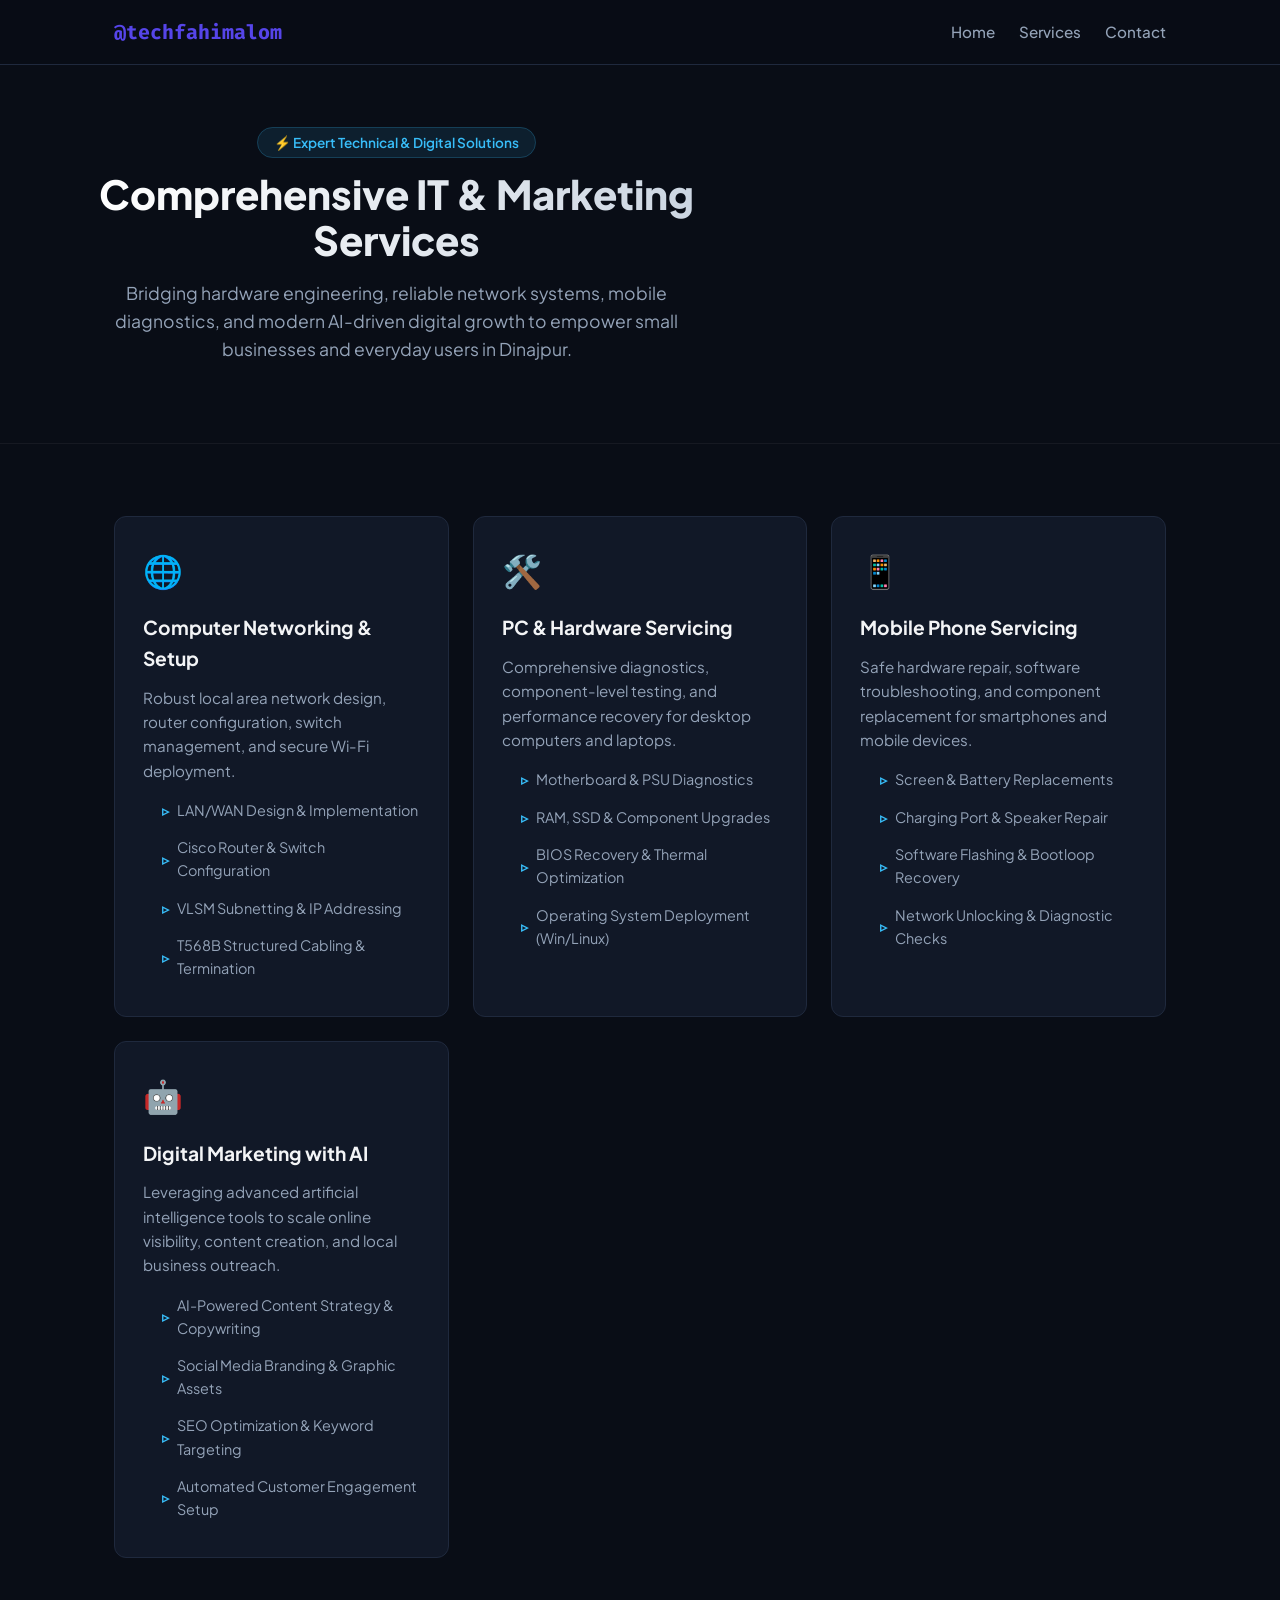
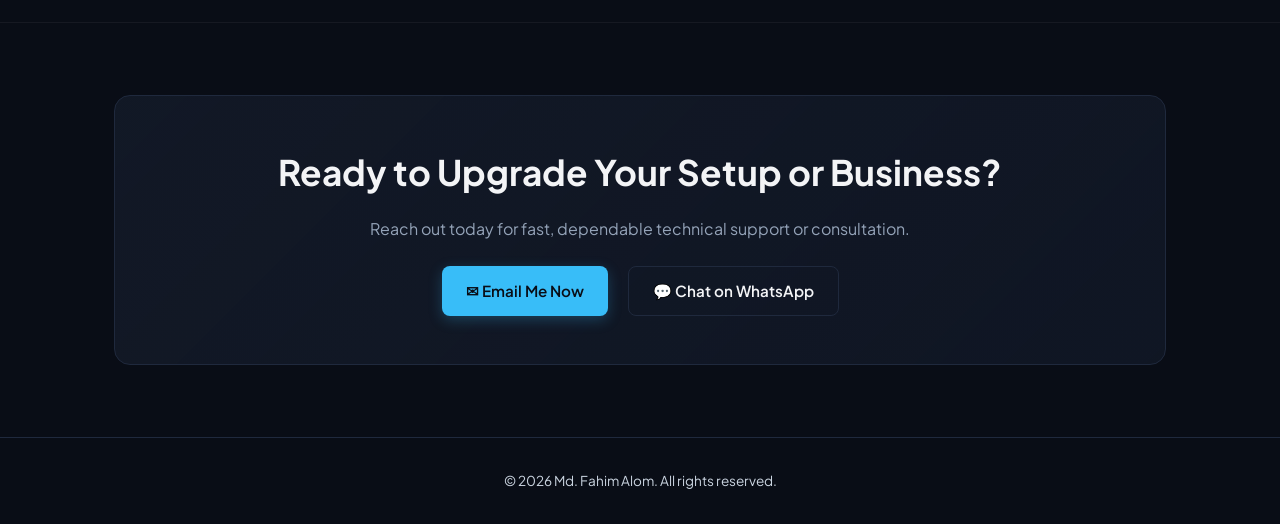
==== services.html @ b8d8a164 "Create services.html" ====
<!DOCTYPE html>
<html lang="en">
<head>
  <meta charset="UTF-8" />
  <meta name="viewport" content="width=device-width, initial-scale=1.0" />
  
  <!-- SEO Meta Tags -->
  <title>Professional IT & Digital Services | Md. Fahim Alom</title>
  <meta name="description" content="Expert Computer Networking, PC Hardware Repair, Mobile Servicing, and AI-Powered Digital Marketing by Md. Fahim Alom in Dinajpur, Bangladesh." />
  <meta name="robots" content="index, follow" />

  <!-- Canonical & Favicon -->
  <link rel="canonical" href="https://techfahimalom.github.io/services.html" />
  <link rel="icon" type="image/webp" href="https://techfahimalom.github.io/fahim.webp" />

  <!-- Fonts -->
  <link rel="preconnect" href="https://fonts.googleapis.com">
  <link rel="preconnect" href="https://fonts.gstatic.com" crossorigin>
  <link rel="preload" href="https://fonts.googleapis.com/css2?family=Fira+Code:wght@400;600&family=Plus+Jakarta+Sans:wght@300;400;600;700;800&display=swap" as="style" onload="this.onload=null;this.rel='stylesheet'">
  <noscript>
    <link href="https://fonts.googleapis.com/css2?family=Fira+Code:wght@400;600&family=Plus+Jakarta+Sans:wght@300;400;600;700;800&display=swap" rel="stylesheet">
  </noscript>

  <!-- Stylesheet -->
  <link rel="stylesheet" href="style.css">
</head>
<body>

  <!-- Navigation -->
  <nav>
    <div class="container nav-inner">
      <a href="https://techfahimalom.github.io/" class="logo">@techfahimalom</a>
      <ul class="nav-links">
        <li><a href="https://techfahimalom.github.io/">Home</a></li>
        <li><a href="https://techfahimalom.github.io/services.html">Services</a></li>
        <li><a href="https://techfahimalom.github.io/#contact">Contact</a></li>
      </ul>
    </div>
  </nav>

  <main>
    <!-- Service Banner Section -->
    <header class="container hero" style="padding-top: 4rem; padding-bottom: 3rem; text-align: center;">
      <div style="max-width: 850px; margin: 0 auto;">
        <span style="background: rgba(56, 189, 248, 0.1); color: var(--accent); padding: 0.4rem 1rem; border-radius: 50px; font-size: 0.85rem; font-weight: 600; border: 1px solid rgba(56, 189, 248, 0.2);">
          ⚡ Expert Technical & Digital Solutions
        </span>
        <h1 style="font-size: 2.5rem; margin-top: 1rem; margin-bottom: 1rem;">Comprehensive IT & Marketing Services</h1>
        <p style="color: var(--text-muted); font-size: 1.1rem; line-height: 1.6;">
          Bridging hardware engineering, reliable network systems, mobile diagnostics, and modern AI-driven digital growth to empower small businesses and everyday users in Dinajpur.
        </p>
      </div>
    </header>

    <!-- Services Grid Section -->
    <section id="services-list" style="padding-bottom: 4rem;">
      <div class="container">
        <div class="skills-grid">
          
          <!-- Service 1: Computer Networking -->
          <div class="skill-card">
            <div class="skill-icon">🌐</div>
            <h3>Computer Networking & Setup</h3>
            <p style="color: var(--text-muted); font-size: 0.95rem; margin-bottom: 1rem;">
              Robust local area network design, router configuration, switch management, and secure Wi-Fi deployment.
            </p>
            <ul style="list-style: disc; padding-left: 1.2rem; color: var(--text-muted); font-size: 0.9rem; display: flex; flex-direction: column; gap: 0.4rem;">
              <li>LAN/WAN Design & Implementation</li>
              <li>Cisco Router & Switch Configuration</li>
              <li>VLSM Subnetting & IP Addressing</li>
              <li>T568B Structured Cabling & Termination</li>
            </ul>
          </div>

          <!-- Service 2: Hardware Servicing -->
          <div class="skill-card">
            <div class="skill-icon">🛠️</div>
            <h3>PC & Hardware Servicing</h3>
            <p style="color: var(--text-muted); font-size: 0.95rem; margin-bottom: 1rem;">
              Comprehensive diagnostics, component-level testing, and performance recovery for desktop computers and laptops.
            </p>
            <ul style="list-style: disc; padding-left: 1.2rem; color: var(--text-muted); font-size: 0.9rem; display: flex; flex-direction: column; gap: 0.4rem;">
              <li>Motherboard & PSU Diagnostics</li>
              <li>RAM, SSD & Component Upgrades</li>
              <li>BIOS Recovery & Thermal Optimization</li>
              <li>Operating System Deployment (Win/Linux)</li>
            </ul>
          </div>

          <!-- Service 3: Mobile Phone Servicing -->
          <div class="skill-card">
            <div class="skill-icon">📱</div>
            <h3>Mobile Phone Servicing</h3>
            <p style="color: var(--text-muted); font-size: 0.95rem; margin-bottom: 1rem;">
              Safe hardware repair, software troubleshooting, and component replacement for smartphones and mobile devices.
            </p>
            <ul style="list-style: disc; padding-left: 1.2rem; color: var(--text-muted); font-size: 0.9rem; display: flex; flex-direction: column; gap: 0.4rem;">
              <li>Screen & Battery Replacements</li>
              <li>Charging Port & Speaker Repair</li>
              <li>Software Flashing & Bootloop Recovery</li>
              <li>Network Unlocking & Diagnostic Checks</li>
            </ul>
          </div>

          <!-- Service 4: Digital Marketing with AI -->
          <div class="skill-card">
            <div class="skill-icon">🤖</div>
            <h3>Digital Marketing with AI</h3>
            <p style="color: var(--text-muted); font-size: 0.95rem; margin-bottom: 1rem;">
              Leveraging advanced artificial intelligence tools to scale online visibility, content creation, and local business outreach.
            </p>
            <ul style="list-style: disc; padding-left: 1.2rem; color: var(--text-muted); font-size: 0.9rem; display: flex; flex-direction: column; gap: 0.4rem;">
              <li>AI-Powered Content Strategy & Copywriting</li>
              <li>Social Media Branding & Graphic Assets</li>
              <li>SEO Optimization & Keyword Targeting</li>
              <li>Automated Customer Engagement Setup</li>
            </ul>
          </div>

        </div>
      </div>
    </section>

    <!-- Call to Action Section -->
    <section id="contact">
      <div class="container">
        <div class="contact-box" style="text-align: center;">
          <h2>Ready to Upgrade Your Setup or Business?</h2>
          <p style="margin-bottom: 1.5rem; color: var(--text-muted);">
            Reach out today for fast, dependable technical support or consultation.
          </p>
          <div class="contact-links" style="justify-content: center;">
            <a href="mailto:techfahimalom@gmail.com" class="btn btn-primary">✉ Email Me Now</a>
            <a href="https://wa.me/8801869399748" target="_blank" rel="noopener noreferrer" class="btn btn-secondary">💬 Chat on WhatsApp</a>
          </div>
        </div>
      </div>
    </section>
  </main>

  <!-- Footer -->
  <footer>
    <div class="container" style="display: flex; flex-direction: column; gap: 1rem; align-items: center;">
      <p style="font-size: 0.85rem; color: #cbd5e1;">
        &copy; 2026 Md. Fahim Alom. All rights reserved.
      </p>
    </div>
  </footer>

</body>
</html>
---- style.css ----
:root {
  --bg: #090d16;
  --card-bg: #111827;
  --card-border: #1f293d;
  --accent: #38bdf8;
  --accent-glow: rgba(56, 189, 248, 0.25);
  --accent-2: #818cf8;
  --text: #f3f4f6;
  --text-muted: #94a3b8;
  --success: #34d399;
}

* {
  box-sizing: border-box;
  margin: 0;
  padding: 0;
}

body {
  background-color: var(--bg);
  color: var(--text);
  font-family: 'Plus Jakarta Sans', sans-serif;
  line-height: 1.6;
  overflow-x: hidden;
}

a {
  color: var(--accent);
  text-decoration: none;
  transition: all 0.2s ease;
}

a:hover {
  color: #7dd3fc;
}

/* Container */
.container {
  max-width: 1100px;
  margin: 0 auto;
  padding: 0 1.5rem;
}

/* Navbar */
nav {
  position: sticky;
  top: 0;
  z-index: 100;
  background: rgba(9, 13, 22, 0.85);
  backdrop-filter: blur(12px);
  border-bottom: 1px solid var(--card-border);
  padding: 1rem 0;
}

.nav-inner {
  display: flex;
  justify-content: space-between;
  align-items: center;
}

.logo {
  font-weight: 800;
  font-size: 1.25rem;
  color: #5645e9;
  font-family: 'Fira Code', monospace;
}

.logo span {
  color: var(--accent);
}

.nav-links {
  display: flex;
  gap: 1.5rem;
  list-style: none;
}

.nav-links a {
  color: var(--text-muted);
  font-size: 0.95rem;
  font-weight: 500;
}

.nav-links a:hover {
  color: var(--accent);
}

/* Hero Section */
.hero {
  padding: 6rem 0 4rem;
  display: grid;
  grid-template-columns: 1.4fr 1fr;
  gap: 3rem;
  align-items: center;
}

.badge {
  display: inline-block;
  background: rgba(56, 189, 248, 0.1);
  border: 1px solid rgba(56, 189, 248, 0.3);
  color: var(--accent);
  padding: 0.35rem 0.85rem;
  border-radius: 999px;
  font-size: 0.85rem;
  font-weight: 600;
  margin-bottom: 1rem;
  font-family: 'Fira Code', monospace;
}

.hero h1 {
  font-size: 3rem;
  font-weight: 800;
  line-height: 1.15;
  margin-bottom: 0.5rem;
  background: linear-gradient(90deg, #fff, #cbd5e1);
  -webkit-background-clip: text;
  -webkit-text-fill-color: transparent;
}

.hero h2 {
  font-size: 1.25rem;
  font-weight: 600;
  color: var(--accent);
  margin-bottom: 1.25rem;
}

.hero p {
  color: var(--text-muted);
  font-size: 1.05rem;
  margin-bottom: 2rem;
}

.hero-cta {
  display: flex;
  flex-wrap: wrap;
  gap: 1rem;
}

.btn {
  display: inline-flex;
  align-items: center;
  gap: 0.5rem;
  padding: 0.75rem 1.5rem;
  border-radius: 8px;
  font-weight: 600;
  font-size: 0.95rem;
  cursor: pointer;
  transition: all 0.25s ease;
}

.btn-primary {
  background: var(--accent);
  color: #090d16;
  box-shadow: 0 4px 14px var(--accent-glow);
}

.btn-primary:hover {
  background: #7dd3fc;
  transform: translateY(-2px);
}

.btn-secondary {
  background: transparent;
  border: 1px solid var(--card-border);
  color: var(--text);
}

.btn-secondary:hover {
  border-color: var(--accent);
  background: rgba(255, 255, 255, 0.03);
}

/* Hero Card */
.hero-card {
  background: var(--card-bg);
  border: 1px solid var(--card-border);
  border-radius: 16px;
  padding: 2rem;
  box-shadow: 0 20px 40px rgba(0, 0, 0, 0.4);
  position: relative;
}

.hero-card::before {
  content: '';
  position: absolute;
  top: -1px;
  left: -1px;
  right: -1px;
  height: 3px;
  background: linear-gradient(90deg, var(--accent), var(--accent-2));
  border-top-left-radius: 16px;
  border-top-right-radius: 16px;
}

.avatar-wrapper {
  width: 150px;
  height: 150px;
  border-radius: 50%;
  margin: 0 auto 1.5rem;
  overflow: hidden;
  border: 3px solid var(--accent);
  box-shadow: 0 0 20px var(--accent-glow);
  background: #1e293b;
  display: flex;
  align-items: center;
  justify-content: center;
}

.avatar-wrapper img {
  width: 100%;
  height: 100%;
  object-fit: cover;
  display: block;
}

.quick-stats {
  display: grid;
  grid-template-columns: 1fr 1fr;
  gap: 1rem;
  text-align: center;
  margin-top: 1.5rem;
  padding-top: 1.5rem;
  border-top: 1px solid var(--card-border);
}

.stat-number {
  font-size: 1.5rem;
  font-weight: 700;
  color: var(--accent);
  font-family: 'Fira Code', monospace;
}

.stat-label {
  font-size: 0.8rem;
  color: var(--text-muted);
  text-transform: uppercase;
  letter-spacing: 0.5px;
}

/* Section Global */
section {
  padding: 4.5rem 0;
  border-top: 1px solid rgba(255, 255, 255, 0.05);
}

.section-header {
  margin-bottom: 3rem;
}

.section-title {
  font-size: 2rem;
  font-weight: 700;
  display: flex;
  align-items: center;
  gap: 0.75rem;
}

.section-title::after {
  content: '';
  flex: 1;
  height: 1px;
  background: var(--card-border);
  margin-left: 1rem;
}

/* Skills Grid */
.skills-grid {
  display: grid;
  grid-template-columns: repeat(auto-fit, minmax(280px, 1fr));
  gap: 1.5rem;
}

.skill-card {
  background: var(--card-bg);
  border: 1px solid var(--card-border);
  border-radius: 12px;
  padding: 1.75rem;
  transition: transform 0.2s ease, border-color 0.2s ease;
}

.skill-card:hover {
  transform: translateY(-4px);
  border-color: var(--accent);
}

.skill-icon {
  font-size: 2rem;
  margin-bottom: 1rem;
}

.skill-card h3 {
  font-size: 1.2rem;
  margin-bottom: 0.75rem;
}

.skill-card ul {
  list-style: none;
  color: var(--text-muted);
  font-size: 0.95rem;
}

.skill-card ul li {
  margin-bottom: 0.5rem;
  display: flex;
  align-items: center;
  gap: 0.5rem;
}

.skill-card ul li::before {
  content: '▹';
  color: var(--accent);
  font-weight: bold;
}

/* Timeline */
.timeline {
  position: relative;
  padding-left: 2rem;
  border-left: 2px solid var(--card-border);
}

.timeline-item {
  position: relative;
  margin-bottom: 2.5rem;
}

.timeline-item:last-child {
  margin-bottom: 0;
}

.timeline-dot {
  position: absolute;
  left: -2.6rem;
  top: 0.25rem;
  width: 16px;
  height: 16px;
  border-radius: 50%;
  background: var(--bg);
  border: 3px solid var(--accent);
}

.timeline-date {
  font-size: 0.85rem;
  color: var(--accent);
  font-family: 'Fira Code', monospace;
  font-weight: 600;
  margin-bottom: 0.25rem;
}

.timeline-title {
  font-size: 1.25rem;
  font-weight: 700;
  margin-bottom: 0.25rem;
}

.timeline-sub {
  color: var(--text-muted);
  font-size: 0.95rem;
  margin-bottom: 0.5rem;
}

.timeline-result {
  display: inline-block;
  background: rgba(52, 211, 153, 0.1);
  border: 1px solid rgba(52, 211, 153, 0.3);
  color: var(--success);
  font-size: 0.8rem;
  padding: 0.15rem 0.6rem;
  border-radius: 4px;
  font-family: 'Fira Code', monospace;
}

/* Certifications Grid */
.cert-grid {
  display: grid;
  grid-template-columns: repeat(auto-fit, minmax(260px, 1fr));
  gap: 1.25rem;
}

.cert-card {
  background: var(--card-bg);
  border: 1px solid var(--card-border);
  border-radius: 10px;
  padding: 1.25rem;
  display: flex;
  flex-direction: column;
  justify-content: space-between;
}

.cert-title {
  font-weight: 700;
  font-size: 1rem;
  margin-bottom: 0.25rem;
}

.cert-issuer {
  font-size: 0.85rem;
  color: var(--accent);
  margin-bottom: 0.5rem;
}

.cert-date {
  font-size: 0.8rem;
  color: var(--text-muted);
  font-family: 'Fira Code', monospace;
}

/* Contact Section */
.contact-box {
  background: linear-gradient(135deg, rgba(31, 41, 61, 0.4), rgba(17, 24, 39, 0.8));
  border: 1px solid var(--card-border);
  border-radius: 16px;
  padding: 3rem;
  text-align: center;
}

.contact-box h2 {
  font-size: 2.2rem;
  margin-bottom: 1rem;
}

.contact-box p {
  max-width: 600px;
  margin: 0 auto 2rem;
  color: var(--text-muted);
}

.contact-links {
  display: flex;
  flex-wrap: wrap;
  justify-content: center;
  gap: 1.25rem;
}

/* Footer */
footer {
  border-top: 1px solid var(--card-border);
  padding: 2rem 0;
  text-align: center;
  color: var(--text-muted);
  font-size: 0.9rem;
}

/* Responsive */
/* ===================================================
   Mobile & Responsive Adjustments
   =================================================== */

/* Tablet & Mobile Screens (Under 860px) */
@media (max-width: 860px) {
  /* Layout adjustments */
  .container {
    padding: 0 1.25rem;
  }

  /* Nav Links - Scrollable on small screens */
  .nav-inner {
    flex-wrap: wrap;
    gap: 0.75rem;
  }

  .nav-links {
    display: flex;
    overflow-x: auto;
    white-space: nowrap;
    width: 100%;
    padding-bottom: 0.25rem;
    gap: 1rem;
    -webkit-overflow-scrolling: touch;
    scrollbar-width: none; /* Hide scrollbar Firefox */
  }
  .nav-links::-webkit-scrollbar {
    display: none; /* Hide scrollbar Chrome/Safari */
  }
  .nav-links a {
    font-size: 0.85rem;
  }

  /* Hero Section */
  .hero {
    grid-template-columns: 1fr;
    padding: 3rem 0 2rem;
    gap: 2.5rem;
    text-align: center;
  }

  .hero h1 {
    font-size: 2.2rem;
  }

  .hero h2 {
    font-size: 1.1rem;
  }

  .hero-cta {
    justify-content: center;
  }

  .btn {
    width: 100%;
    justify-content: center;
  }

  /* Hero Card */
  .hero-card {
    padding: 1.5rem;
  }

  .avatar-wrapper {
    width: 110px;
    height: 110px;
  }

  /* Section Spacing & Headers */
  section {
    padding: 3rem 0;
  }

  .section-title {
    font-size: 1.6rem;
  }

  /* Grids */
  .skills-grid,
  .cert-grid {
    grid-template-columns: 1fr;
  }

  /* Timeline */
  .timeline {
    padding-left: 1.5rem;
  }

  .timeline-dot {
    left: -2.1rem;
    width: 14px;
    height: 14px;
  }

  .timeline-title {
    font-size: 1.1rem;
  }

  /* Contact Box */
  .contact-box {
    padding: 2rem 1.25rem;
  }

  .contact-box h2 {
    font-size: 1.7rem;
  }

  .contact-links {
    flex-direction: column;
  }

  .contact-links .btn {
    width: 100%;
  }
}

/* Extra Small Mobile (Under 480px) */
@media (max-width: 480px) {
  .hero h1 {
    font-size: 1.85rem;
  }

  .stat-number {
    font-size: 1.25rem;
  }

  .stat-label {
    font-size: 0.72rem;
  }
}
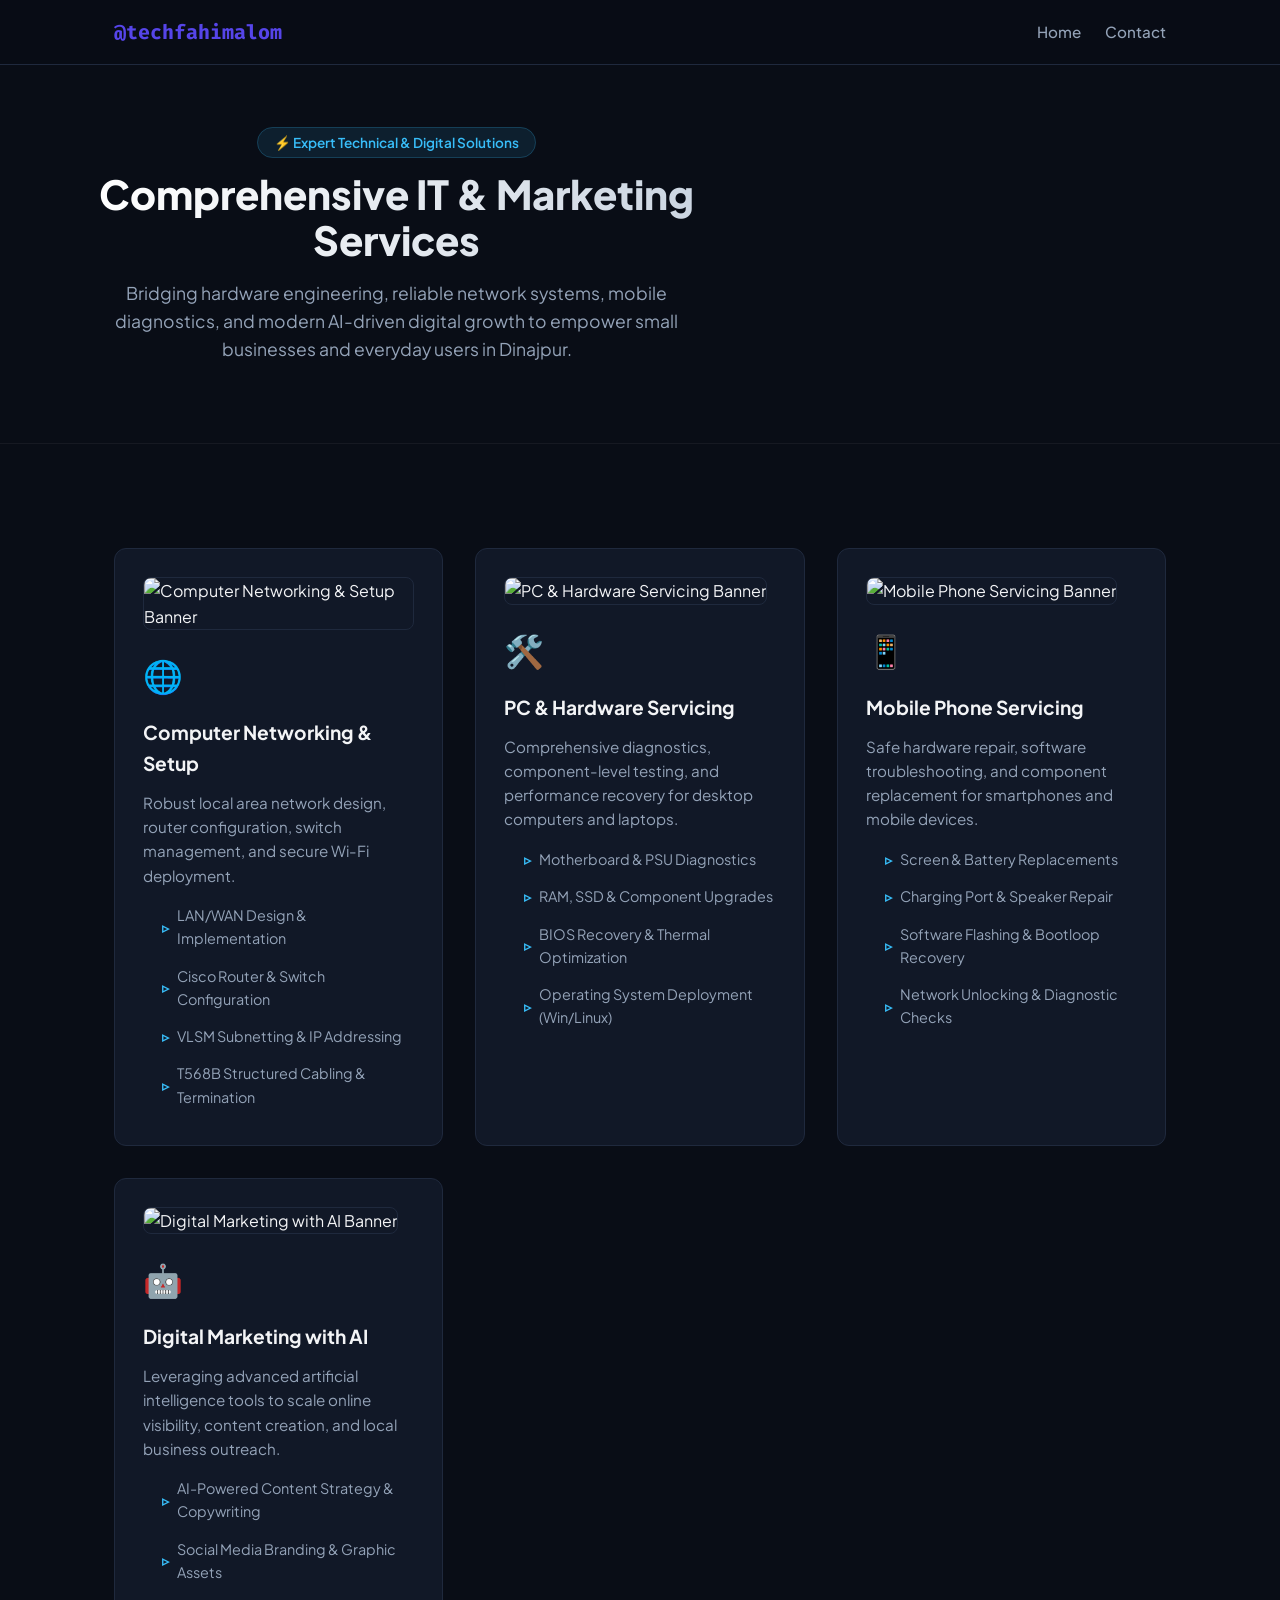
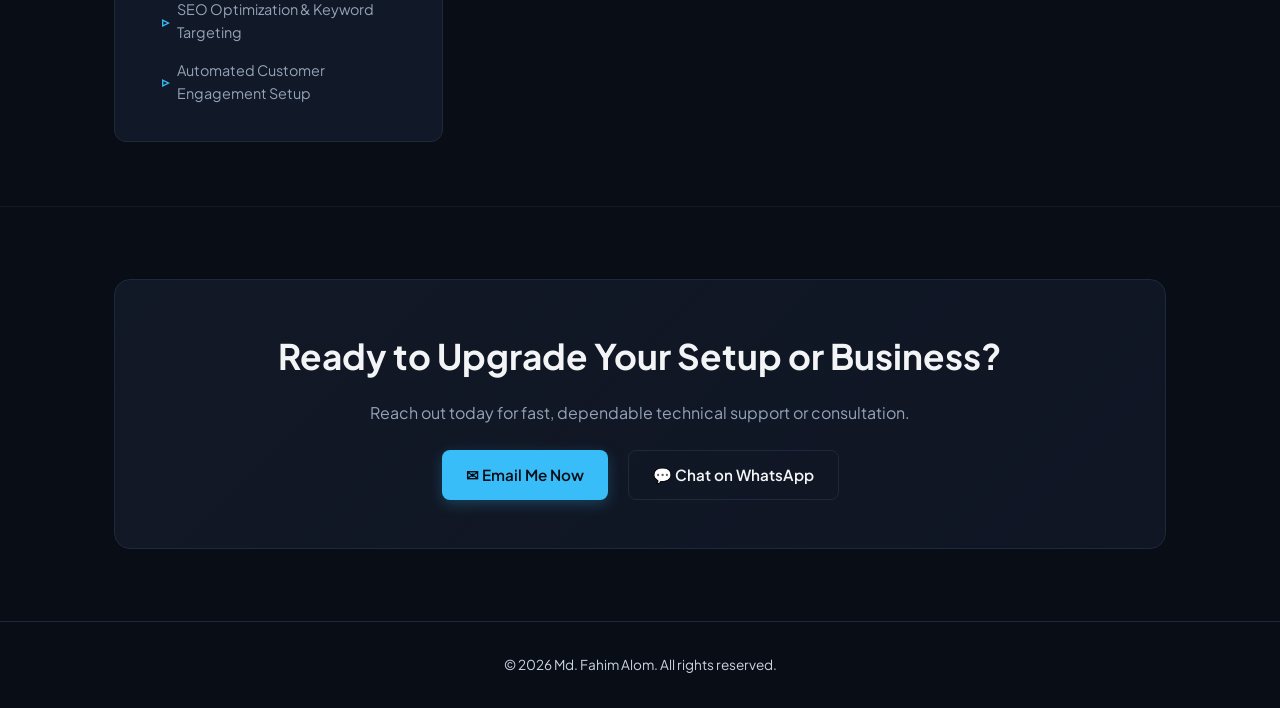
==== commit 48697e0e: "Update services.html" ====
--- a/services.html
+++ b/services.html
@@ -23,16 +23,38 @@
 
   <!-- Stylesheet -->
   <link rel="stylesheet" href="style.css">
+  
+  <style>
+    /* Custom enhancements for the service cards grid and image banners */
+    .services-grid {
+      display: grid;
+      grid-template-columns: repeat(auto-fit, minmax(320px, 1fr));
+      gap: 2rem;
+      margin-top: 2rem;
+    }
+    .service-banner {
+      width: 100%;
+      height: 180px;
+      object-fit: cover;
+      border-radius: 8px;
+      margin-bottom: 1.25rem;
+      border: 1px solid var(--card-border, rgba(255,255,255,0.1));
+    }
+    .skill-card {
+      display: flex;
+      flex-direction: column;
+      justify-content: space-between;
+    }
+  </style>
 </head>
 <body>
 
-  <!-- Navigation -->
+  <!-- Navigation (Services link removed) -->
   <nav>
     <div class="container nav-inner">
       <a href="https://techfahimalom.github.io/" class="logo">@techfahimalom</a>
       <ul class="nav-links">
         <li><a href="https://techfahimalom.github.io/">Home</a></li>
-        <li><a href="https://techfahimalom.github.io/services.html">Services</a></li>
         <li><a href="https://techfahimalom.github.io/#contact">Contact</a></li>
       </ul>
     </div>
@@ -55,66 +77,78 @@
     <!-- Services Grid Section -->
     <section id="services-list" style="padding-bottom: 4rem;">
       <div class="container">
-        <div class="skills-grid">
+        <div class="services-grid">
           
           <!-- Service 1: Computer Networking -->
           <div class="skill-card">
-            <div class="skill-icon">🌐</div>
-            <h3>Computer Networking & Setup</h3>
-            <p style="color: var(--text-muted); font-size: 0.95rem; margin-bottom: 1rem;">
-              Robust local area network design, router configuration, switch management, and secure Wi-Fi deployment.
-            </p>
-            <ul style="list-style: disc; padding-left: 1.2rem; color: var(--text-muted); font-size: 0.9rem; display: flex; flex-direction: column; gap: 0.4rem;">
-              <li>LAN/WAN Design & Implementation</li>
-              <li>Cisco Router & Switch Configuration</li>
-              <li>VLSM Subnetting & IP Addressing</li>
-              <li>T568B Structured Cabling & Termination</li>
-            </ul>
+            <div>
+              <Image src="image_generation_content/6877387706655917907" alt="Computer Networking & Setup Banner" class="service-banner" />
+              <div class="skill-icon">🌐</div>
+              <h3>Computer Networking & Setup</h3>
+              <p style="color: var(--text-muted); font-size: 0.95rem; margin-bottom: 1rem;">
+                Robust local area network design, router configuration, switch management, and secure Wi-Fi deployment.
+              </p>
+              <ul style="list-style: disc; padding-left: 1.2rem; color: var(--text-muted); font-size: 0.9rem; display: flex; flex-direction: column; gap: 0.4rem;">
+                <li>LAN/WAN Design & Implementation</li>
+                <li>Cisco Router & Switch Configuration</li>
+                <li>VLSM Subnetting & IP Addressing</li>
+                <li>T568B Structured Cabling & Termination</li>
+              </ul>
+            </div>
           </div>
 
           <!-- Service 2: Hardware Servicing -->
           <div class="skill-card">
-            <div class="skill-icon">🛠️</div>
-            <h3>PC & Hardware Servicing</h3>
-            <p style="color: var(--text-muted); font-size: 0.95rem; margin-bottom: 1rem;">
-              Comprehensive diagnostics, component-level testing, and performance recovery for desktop computers and laptops.
-            </p>
-            <ul style="list-style: disc; padding-left: 1.2rem; color: var(--text-muted); font-size: 0.9rem; display: flex; flex-direction: column; gap: 0.4rem;">
-              <li>Motherboard & PSU Diagnostics</li>
-              <li>RAM, SSD & Component Upgrades</li>
-              <li>BIOS Recovery & Thermal Optimization</li>
-              <li>Operating System Deployment (Win/Linux)</li>
-            </ul>
+            <div>
+              <Image src="image_generation_content/17022537797373020483" alt="PC & Hardware Servicing Banner" class="service-banner" />
+              <div class="skill-icon">🛠️</div>
+              <h3>PC & Hardware Servicing</h3>
+              <p style="color: var(--text-muted); font-size: 0.95rem; margin-bottom: 1rem;">
+                Comprehensive diagnostics, component-level testing, and performance recovery for desktop computers and laptops.
+              </p>
+              <ul style="list-style: disc; padding-left: 1.2rem; color: var(--text-muted); font-size: 0.9rem; display: flex; flex-direction: column; gap: 0.4rem;">
+                <li>Motherboard & PSU Diagnostics</li>
+                <li>RAM, SSD & Component Upgrades</li>
+                <li>BIOS Recovery & Thermal Optimization</li>
+                <li>Operating System Deployment (Win/Linux)</li>
+              </ul>
+            </div>
           </div>
 
           <!-- Service 3: Mobile Phone Servicing -->
           <div class="skill-card">
-            <div class="skill-icon">📱</div>
-            <h3>Mobile Phone Servicing</h3>
-            <p style="color: var(--text-muted); font-size: 0.95rem; margin-bottom: 1rem;">
-              Safe hardware repair, software troubleshooting, and component replacement for smartphones and mobile devices.
-            </p>
-            <ul style="list-style: disc; padding-left: 1.2rem; color: var(--text-muted); font-size: 0.9rem; display: flex; flex-direction: column; gap: 0.4rem;">
-              <li>Screen & Battery Replacements</li>
-              <li>Charging Port & Speaker Repair</li>
-              <li>Software Flashing & Bootloop Recovery</li>
-              <li>Network Unlocking & Diagnostic Checks</li>
-            </ul>
+            <div>
+              <Image src="image_generation_content/9085520118224466315" alt="Mobile Phone Servicing Banner" class="service-banner" />
+              <div class="skill-icon">📱</div>
+              <h3>Mobile Phone Servicing</h3>
+              <p style="color: var(--text-muted); font-size: 0.95rem; margin-bottom: 1rem;">
+                Safe hardware repair, software troubleshooting, and component replacement for smartphones and mobile devices.
+              </p>
+              <ul style="list-style: disc; padding-left: 1.2rem; color: var(--text-muted); font-size: 0.9rem; display: flex; flex-direction: column; gap: 0.4rem;">
+                <li>Screen & Battery Replacements</li>
+                <li>Charging Port & Speaker Repair</li>
+                <li>Software Flashing & Bootloop Recovery</li>
+                <li>Network Unlocking & Diagnostic Checks</li>
+              </ul>
+            </div>
           </div>
 
           <!-- Service 4: Digital Marketing with AI -->
           <div class="skill-card">
-            <div class="skill-icon">🤖</div>
-            <h3>Digital Marketing with AI</h3>
-            <p style="color: var(--text-muted); font-size: 0.95rem; margin-bottom: 1rem;">
-              Leveraging advanced artificial intelligence tools to scale online visibility, content creation, and local business outreach.
-            </p>
-            <ul style="list-style: disc; padding-left: 1.2rem; color: var(--text-muted); font-size: 0.9rem; display: flex; flex-direction: column; gap: 0.4rem;">
-              <li>AI-Powered Content Strategy & Copywriting</li>
-              <li>Social Media Branding & Graphic Assets</li>
-              <li>SEO Optimization & Keyword Targeting</li>
-              <li>Automated Customer Engagement Setup</li>
-            </ul>
+            <div>
+              <Image src="image_generation_content/15774614501737805781" alt="Digital Marketing with AI Banner" class="service-banner" />
+              <div class="skill-icon">🤖</div>
+              <h3>Digital Marketing with AI</h3>
+              <p style="color: var(--text-muted); font-size: 0.95rem; margin-bottom: 1rem;">
+                Leveraging advanced artificial intelligence tools to scale online visibility, content creation, and local business outreach.
+              </p>
+              <ul style="list-style: disc; padding-left: 1.2rem; color: var(--text-muted); font-size: 0.9rem; display: flex; flex-direction: column; gap: 0.4rem;">
+                <li>AI-Powered Content Strategy & Copywriting</li>
+                <li>Social Media Branding & Graphic Assets</li>
+                <li>SEO Optimization & Keyword Targeting</li>
+                <li>Automated Customer Engagement Setup</li>
+              </ul>
+            </div>
           </div>
 
         </div>
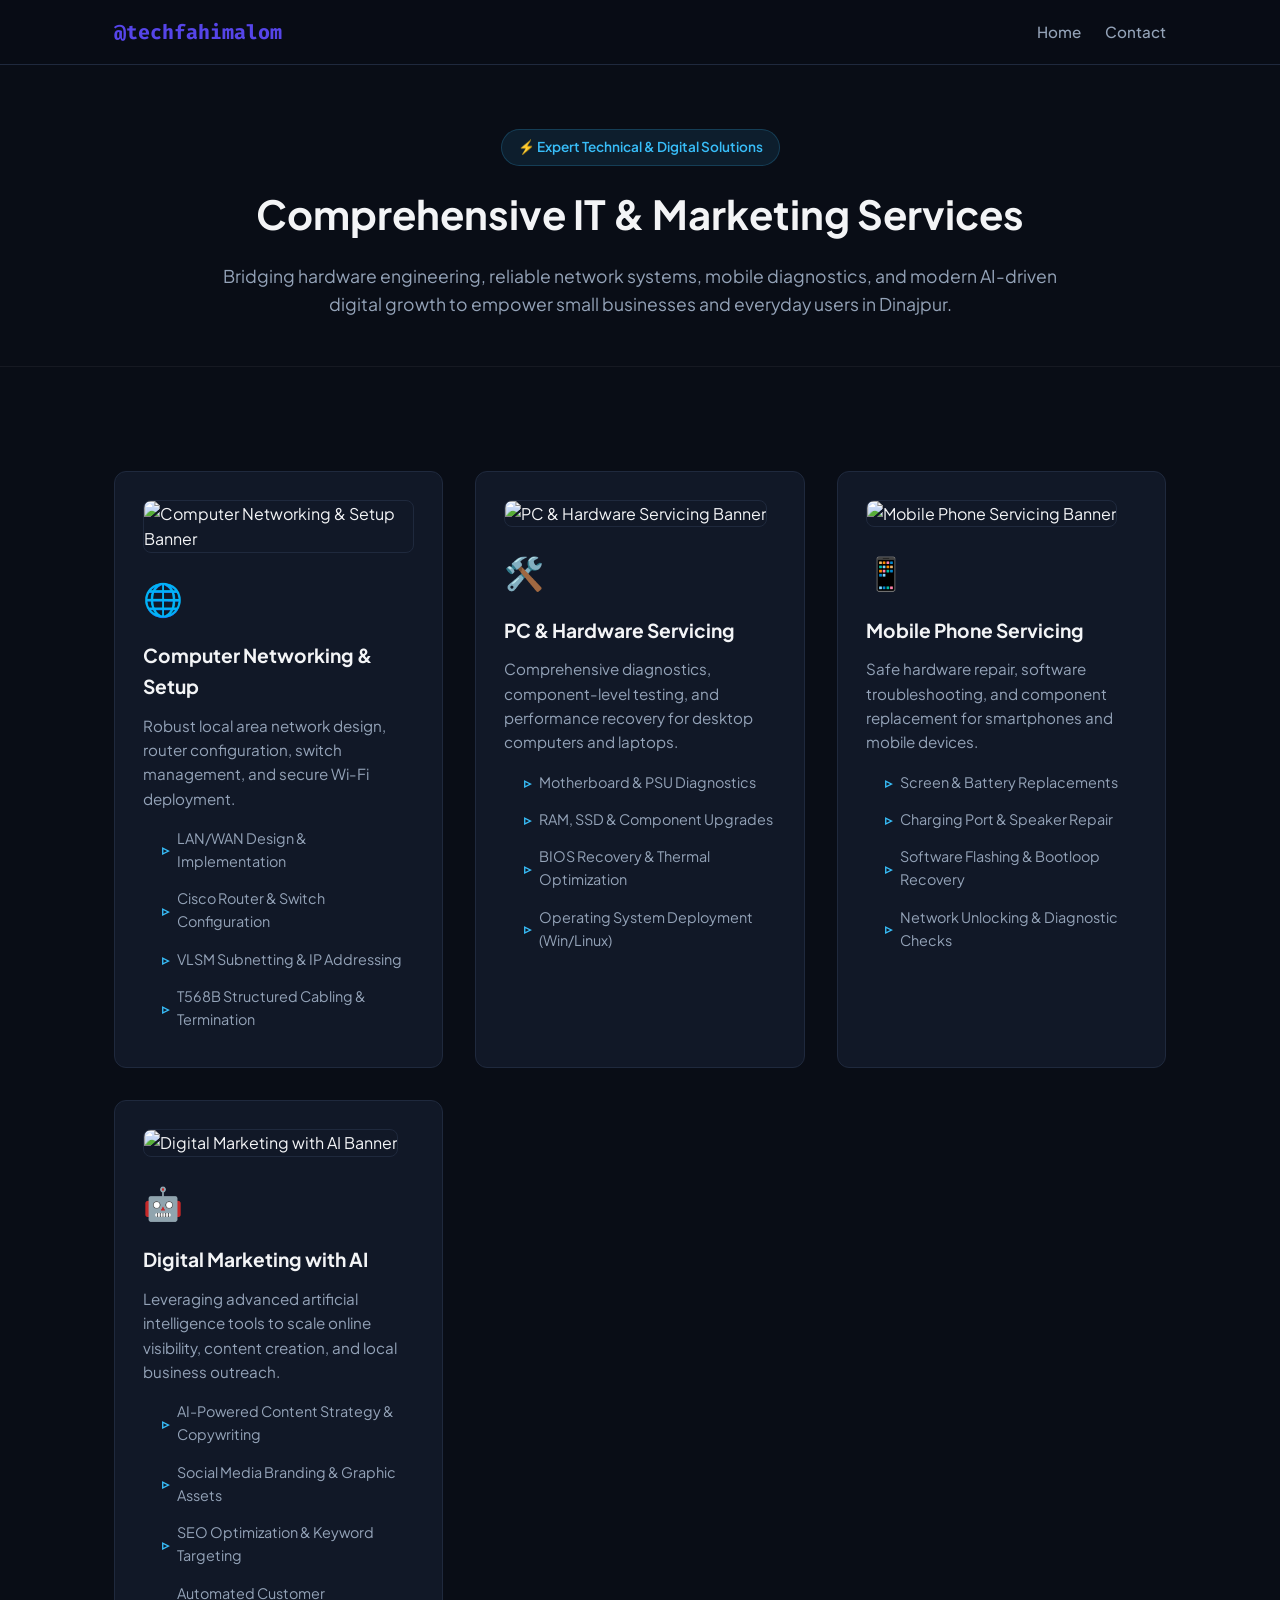
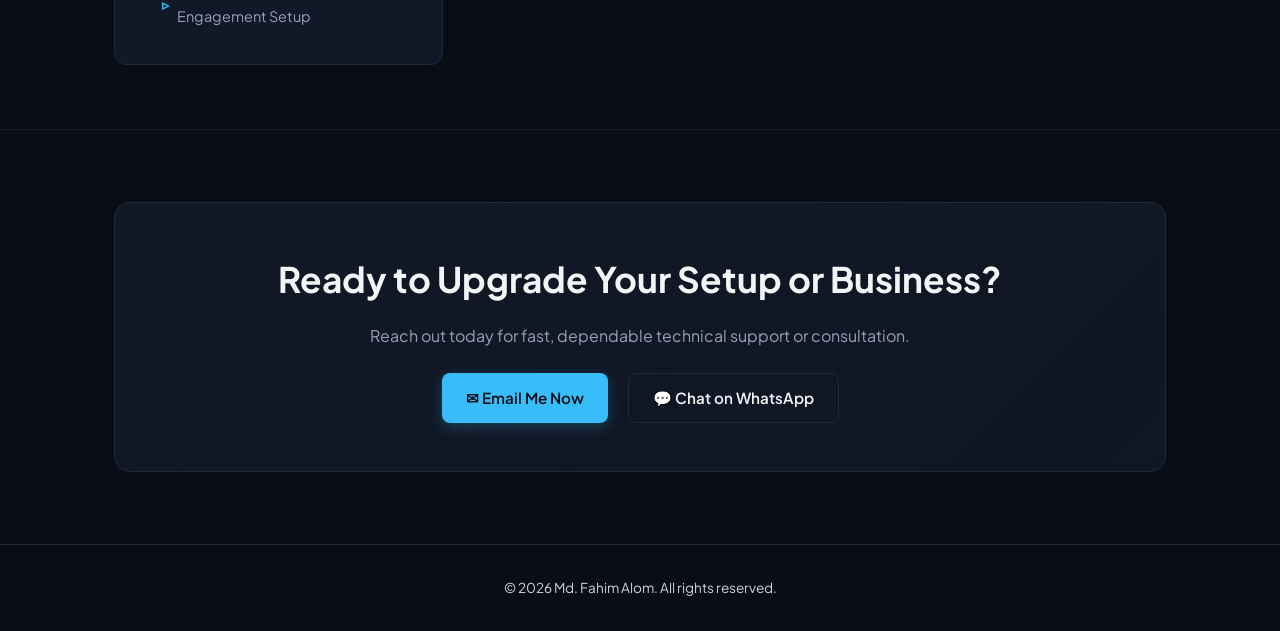
==== commit 398af684: "Update services.html" ====
--- a/services.html
+++ b/services.html
@@ -61,18 +61,17 @@
   </nav>
 
   <main>
-    <!-- Service Banner Section -->
-    <header class="container hero" style="padding-top: 4rem; padding-bottom: 3rem; text-align: center;">
-      <div style="max-width: 850px; margin: 0 auto;">
-        <span style="background: rgba(56, 189, 248, 0.1); color: var(--accent); padding: 0.4rem 1rem; border-radius: 50px; font-size: 0.85rem; font-weight: 600; border: 1px solid rgba(56, 189, 248, 0.2);">
-          ⚡ Expert Technical & Digital Solutions
-        </span>
-        <h1 style="font-size: 2.5rem; margin-top: 1rem; margin-bottom: 1rem;">Comprehensive IT & Marketing Services</h1>
-        <p style="color: var(--text-muted); font-size: 1.1rem; line-height: 1.6;">
-          Bridging hardware engineering, reliable network systems, mobile diagnostics, and modern AI-driven digital growth to empower small businesses and everyday users in Dinajpur.
-        </p>
-      </div>
-    </header>
+   <header class="container" style="padding-top: 4rem; padding-bottom: 3rem; display: flex; flex-direction: column; align-items: center; text-align: center;">
+  <div style="max-width: 850px; margin: 0 auto; display: flex; flex-direction: column; align-items: center;">
+    <span style="background: rgba(56, 189, 248, 0.1); color: var(--accent); padding: 0.4rem 1rem; border-radius: 50px; font-size: 0.85rem; font-weight: 600; border: 1px solid rgba(56, 189, 248, 0.2);">
+      ⚡ Expert Technical & Digital Solutions
+    </span>
+    <h1 style="font-size: 2.5rem; margin-top: 1rem; margin-bottom: 1rem;">Comprehensive IT & Marketing Services</h1>
+    <p style="color: var(--text-muted); font-size: 1.1rem; line-height: 1.6; text-align: center;">
+      Bridging hardware engineering, reliable network systems, mobile diagnostics, and modern AI-driven digital growth to empower small businesses and everyday users in Dinajpur.
+    </p>
+  </div>
+</header>
 
     <!-- Services Grid Section -->
     <section id="services-list" style="padding-bottom: 4rem;">
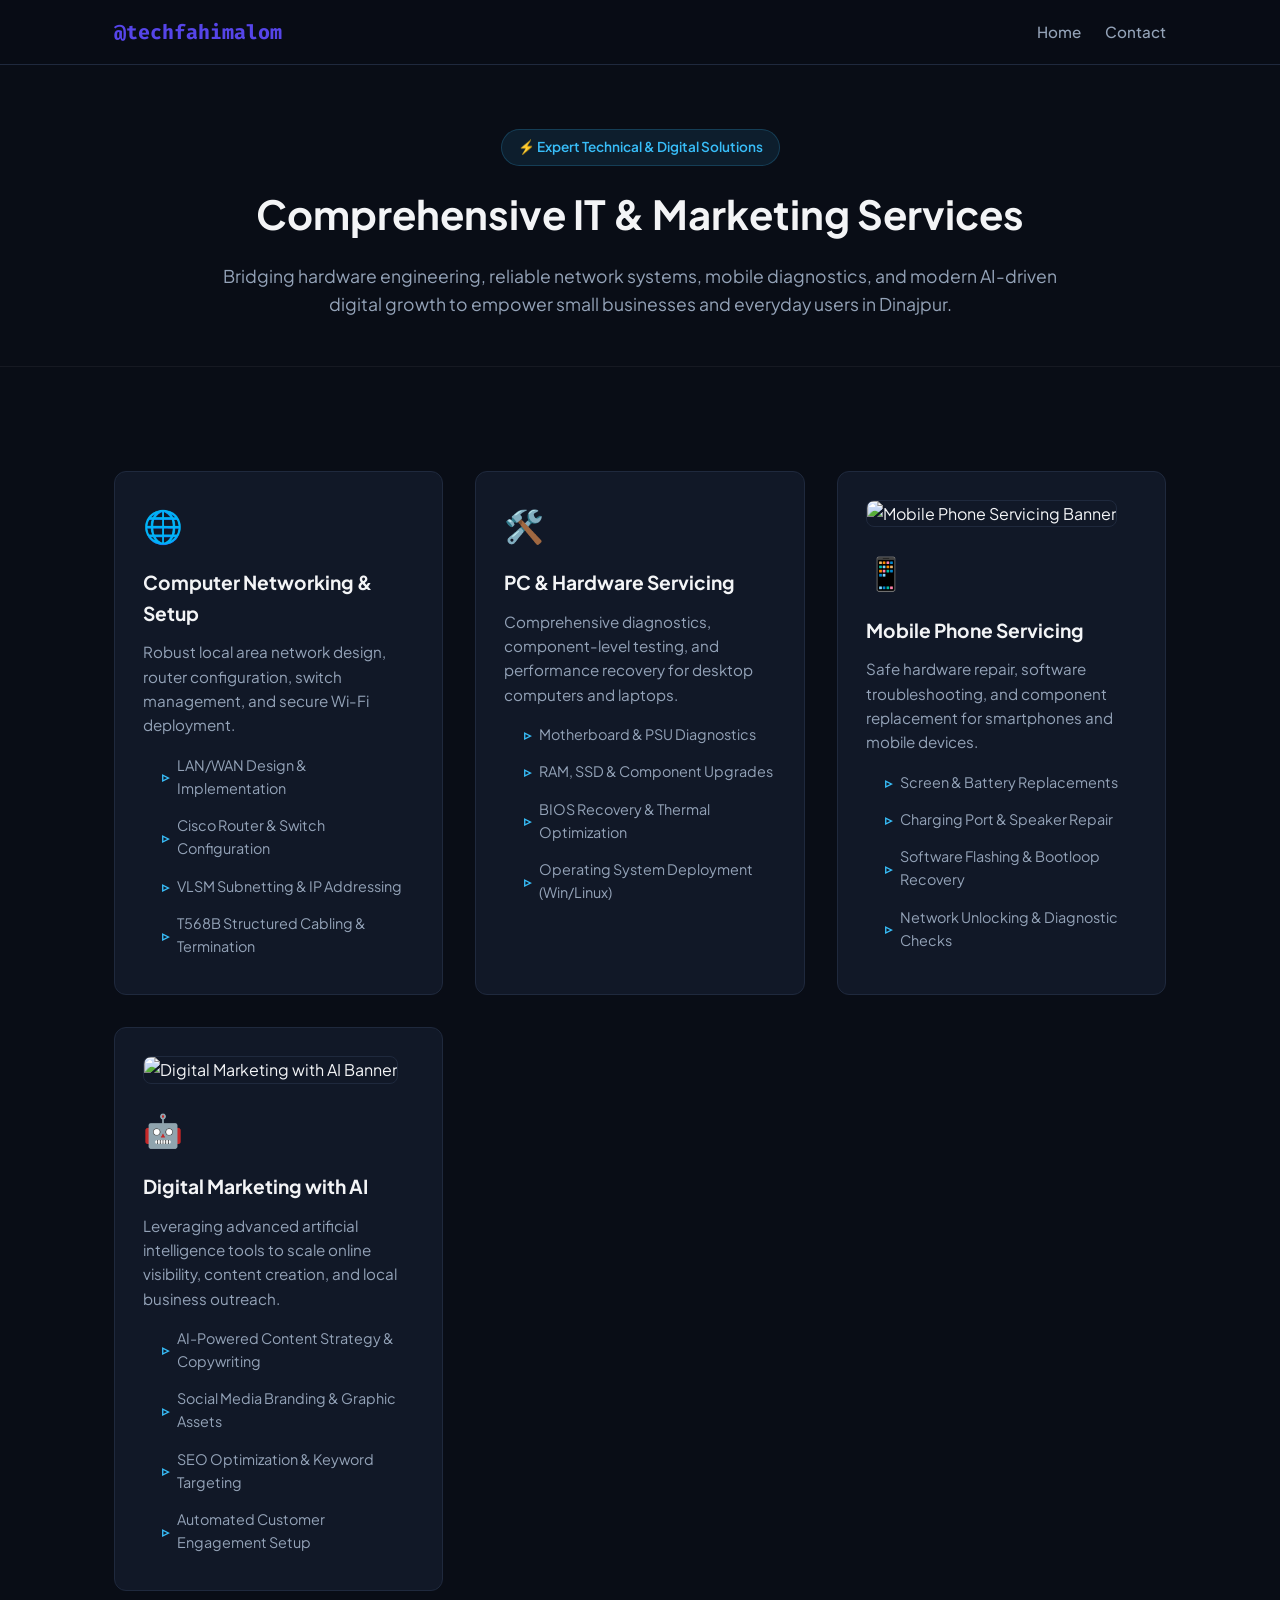
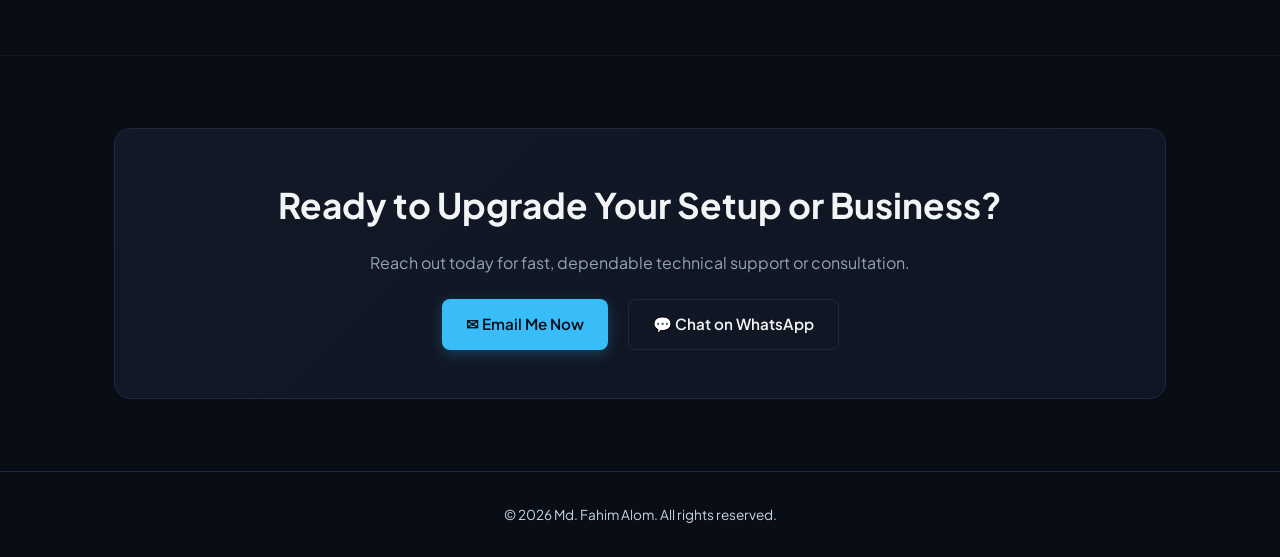
==== commit 104e530d: "Update services.html" ====
--- a/services.html
+++ b/services.html
@@ -81,7 +81,6 @@
           <!-- Service 1: Computer Networking -->
           <div class="skill-card">
             <div>
-              <Image src="image_generation_content/6877387706655917907" alt="Computer Networking & Setup Banner" class="service-banner" />
               <div class="skill-icon">🌐</div>
               <h3>Computer Networking & Setup</h3>
               <p style="color: var(--text-muted); font-size: 0.95rem; margin-bottom: 1rem;">
@@ -99,7 +98,6 @@
           <!-- Service 2: Hardware Servicing -->
           <div class="skill-card">
             <div>
-              <Image src="image_generation_content/17022537797373020483" alt="PC & Hardware Servicing Banner" class="service-banner" />
               <div class="skill-icon">🛠️</div>
               <h3>PC & Hardware Servicing</h3>
               <p style="color: var(--text-muted); font-size: 0.95rem; margin-bottom: 1rem;">
@@ -116,8 +114,7 @@
 
           <!-- Service 3: Mobile Phone Servicing -->
           <div class="skill-card">
-            <div>
-              <Image src="image_generation_content/9085520118224466315" alt="Mobile Phone Servicing Banner" class="service-banner" />
+            <div>              <Image src="image_generation_content/9085520118224466315" alt="Mobile Phone Servicing Banner" class="service-banner" />
               <div class="skill-icon">📱</div>
               <h3>Mobile Phone Servicing</h3>
               <p style="color: var(--text-muted); font-size: 0.95rem; margin-bottom: 1rem;">
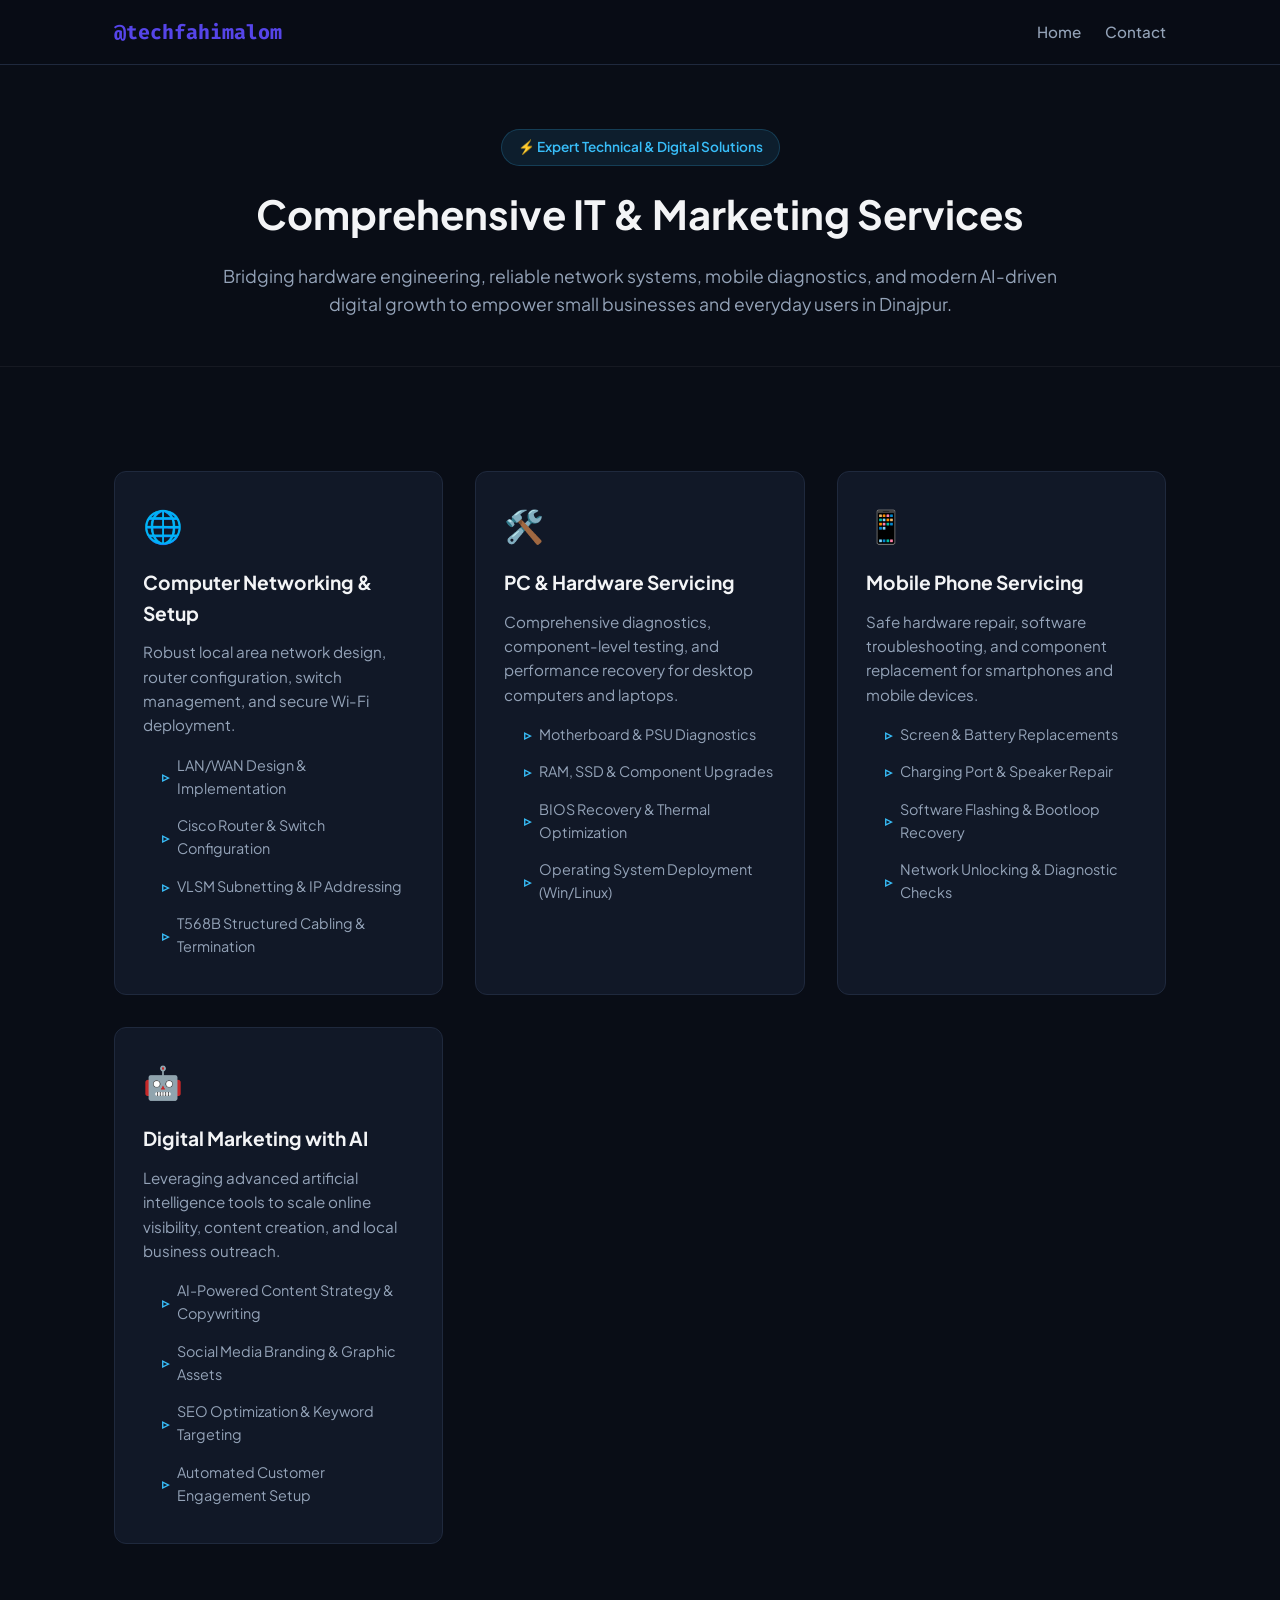
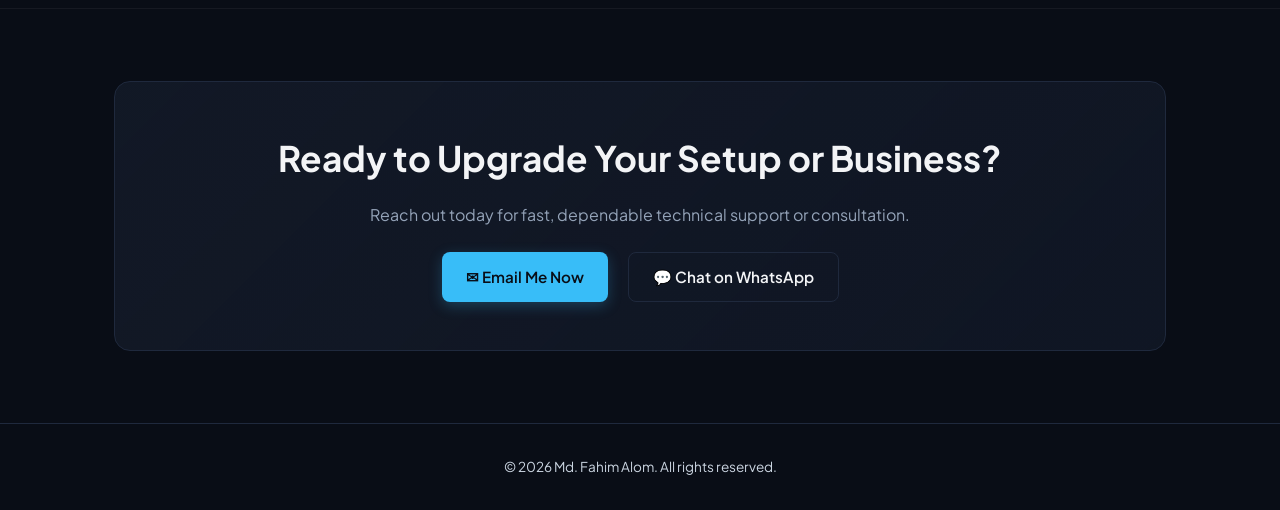
==== commit 1be9c9f7: "Update services.html" ====
--- a/services.html
+++ b/services.html
@@ -114,7 +114,7 @@
 
           <!-- Service 3: Mobile Phone Servicing -->
           <div class="skill-card">
-            <div>              <Image src="image_generation_content/9085520118224466315" alt="Mobile Phone Servicing Banner" class="service-banner" />
+            <div>            
               <div class="skill-icon">📱</div>
               <h3>Mobile Phone Servicing</h3>
               <p style="color: var(--text-muted); font-size: 0.95rem; margin-bottom: 1rem;">
@@ -132,7 +132,6 @@
           <!-- Service 4: Digital Marketing with AI -->
           <div class="skill-card">
             <div>
-              <Image src="image_generation_content/15774614501737805781" alt="Digital Marketing with AI Banner" class="service-banner" />
               <div class="skill-icon">🤖</div>
               <h3>Digital Marketing with AI</h3>
               <p style="color: var(--text-muted); font-size: 0.95rem; margin-bottom: 1rem;">
